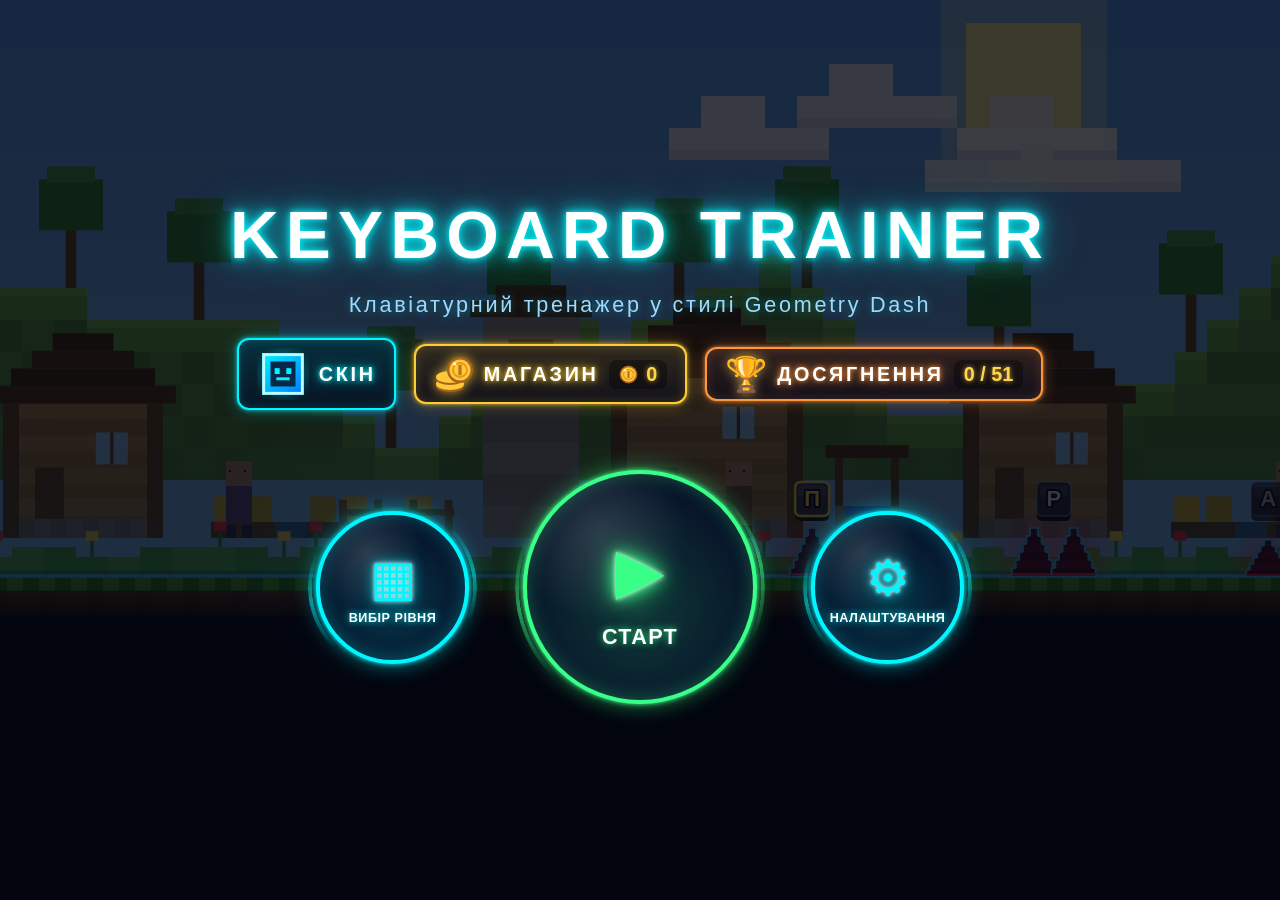
==== index.html @ 9ca851f3 "Секретні улюбленці світів: решта 16 світів - 16 улюбленців, що випадають лише із сундуків свого світ" ====
<!DOCTYPE html>
<html lang="uk">
<head>
    <meta charset="UTF-8">
    <meta name="viewport" content="width=device-width, initial-scale=1.0">
    <link rel="icon" href="data:image/svg+xml,%3Csvg xmlns='http://www.w3.org/2000/svg' viewBox='0 0 16 16'%3E%3Crect x='1' y='1' width='14' height='14' rx='2' fill='%2300f6ff'/%3E%3Crect x='3' y='3' width='10' height='10' fill='%23071a2a'/%3E%3Crect x='5' y='6' width='2' height='2' fill='%2300f6ff'/%3E%3Crect x='9' y='6' width='2' height='2' fill='%2300f6ff'/%3E%3Crect x='5' y='10' width='6' height='1' fill='%2300f6ff'/%3E%3C/svg%3E">
    <title>Keyboard Trainer — Клавіатурний тренажер</title>
    <!-- Завантажувач: читає version.json без кешу й підключає файли з міткою версії,
         щоб після оновлення гри не доводилося натискати Ctrl+F5 -->
    <style id="bootHide">body { visibility: hidden; }</style>
    <script>
        (function () {
            var MODULES = ["js/main.js", "js/ui/shop.js", "js/ui/achievements.js", "js/ui/coins.js", "js/ui/chests.js", "js/ui/pet_reveal.js", "js/engine.js", "js/engine_weapons.js", "js/engine_render.js", "js/engine_render_objects.js", "js/engine_pets.js", "js/levels.js", "js/skins.js", "js/skin_renderers.js", "js/skin_renderers_1.js", "js/skin_renderers_2.js", "js/game_constants.js", "js/track.js", "js/save.js", "js/spike_styles.js", "js/backgrounds.js", "js/backgrounds/core.js", "js/backgrounds/helpers.js", "js/backgrounds/pixel_worlds.js", "js/backgrounds/nether.js", "js/backgrounds/neon_city.js", "js/backgrounds/village_sunset_cosmodrome.js", "js/backgrounds/jungle_forest_storm.js", "js/backgrounds/crystal_dino_base_luna.js", "js/backgrounds/fabricator_twinsun_skycity_stadium.js", "js/backgrounds/treasury_dragon_castle.js", "js/backgrounds/blackhole_citadel_pirate_orbit.js", "js/backgrounds/effects.js", "js/backgrounds/story.js", "js/backgrounds/names_finish_weather.js", "js/backgrounds/pumpkin_creeper_redstone_freighter.js", "js/backgrounds/hunter_swamp_dungeon_hive.js", "js/backgrounds/desert_forge_colony_ship_obsidian.js", "js/backgrounds/hangar_bay.js", "js/backgrounds/monsters.js", "js/backgrounds/living_worlds.js", "js/backgrounds/sponge_ninja_machines.js", "js/backgrounds/kaiju_strange_leaf.js", "js/cache.js", "js/keyboard.js", "js/assets.js", "js/version.js", "js/shop.js", "js/shop_rewards.js", "js/shop_effects.js", "js/shop_accessories.js", "js/shop_chests.js", "js/shop_pets.js", "js/pets_draw.js", "js/pet_renderers.js", "js/pet_renderers_1.js", "js/pet_renderers_2.js", "js/pet_renderers_3.js", "js/pet_renderers_4.js", "js/pet_renderers_5.js", "js/pet_renderers_6.js", "js/pet_renderers_7.js", "js/pet_renderers_8.js", "js/pet_renderers_9.js", "js/pet_renderers_10.js", "js/pet_parts.js", "js/pet_gear.js", "js/shop_skins.js", "js/shop_skins_1.js", "js/shop_skins_2.js", "js/shop_skins_3.js", "js/shop_skins_4.js", "js/weapons.js", "js/weapons_held.js", "js/weapons_projectiles.js", "js/weapons_destruction.js", "js/weapons_preview.js", "js/shop_preview.js", "js/level_skins_extra.js", "js/easter_eggs.js", "js/easter_eggs_1.js", "js/easter_eggs_2.js", "js/achievements.js"];
            function start(version) {
                window.APP_VERSION = version || "";
                var tag = version ? "?v=" + encodeURIComponent(version) : "";
                var map = { imports: {} };
                MODULES.forEach(function (file) {
                    map.imports["./" + file] = "./" + file + tag;
                });
                var importMap = document.createElement("script");
                importMap.type = "importmap";
                importMap.textContent = JSON.stringify(map);
                document.head.appendChild(importMap);
                var css = document.createElement("link");
                css.rel = "stylesheet";
                css.href = "css/style.css" + tag;
                css.onload = css.onerror = function () {
                    var hide = document.getElementById("bootHide");
                    if (hide) hide.remove();
                };
                document.head.appendChild(css);

                var entry = document.createElement("script");
                entry.type = "module";
                entry.src = "js/main.js" + tag;
                document.head.appendChild(entry);
            }
            try {
                fetch("version.json?t=" + Date.now(), { cache: "no-store" })
                    .then(function (r) { return r.ok ? r.json() : {}; })
                    .then(function (d) { start(d && typeof d.version === "string" ? d.version : ""); })
                    .catch(function () { start(""); });
            } catch (err) {
                start("");
            }
        })();
    </script>
</head>
<body>
    <!-- Ігрове полотно: кубик, шипи, фони, клавіатура, смуга прогресу -->
    <canvas id="gameCanvas"></canvas>

    <!-- Екран завантаження -->
    <div id="loadingScreen" class="overlay">
        <h1 class="neon-title loading-pulse">ЗАВАНТАЖЕННЯ...</h1>
        <p class="loading-progress">Аудіо: <span id="loadingProgress">…</span></p>
    </div>

    <!-- Головне меню -->
    <div id="mainMenu" class="overlay hidden">
        <h1 class="neon-title game-title">KEYBOARD TRAINER</h1>
        <p class="subtitle">Клавіатурний тренажер у стилі Geometry Dash</p>
        <div class="menu-top-row">
            <div id="skin-selector-trigger" class="skin-trigger">
                <canvas id="active-skin-canvas" width="52" height="52" class="active-skin-canvas"></canvas>
                <span class="skin-trigger-label">СКІН</span>
            </div>
            <div id="shop-trigger" class="skin-trigger shop-trigger">
                <span class="shop-trigger-icon" aria-hidden="true"></span>
                <span class="skin-trigger-label">МАГАЗИН</span>
                <span class="shop-balance-badge"><span class="coin-ico" aria-hidden="true"></span><span id="menuCrystals">0</span></span>
            </div>
            <div id="ach-trigger" class="skin-trigger ach-trigger">
                <span class="ach-trigger-icon" aria-hidden="true">🏆</span>
                <span class="skin-trigger-label">ДОСЯГНЕННЯ</span>
                <span class="shop-balance-badge ach-badge" id="menuAchCount">0 / 0</span>
            </div>
        </div>
        <div id="retroNotice" class="retro-notice hidden" role="status"></div>
        <button id="btnMenuChests" class="chest-btn hidden" type="button">🎁 СУНДУКИ</button>
        <div class="menu-buttons">
            <button id="btnLevels" class="round-btn side-btn" type="button" aria-label="Вибір рівня">
                <span class="btn-icon">&#9638;</span>
                <span class="btn-label">ВИБІР РІВНЯ</span>
            </button>
            <button id="btnStart" class="round-btn start-btn" type="button" aria-label="Старт">
                <span class="btn-icon">&#9658;</span>
                <span class="btn-label">СТАРТ</span>
            </button>
            <button id="btnSettings" class="round-btn side-btn" type="button" aria-label="Налаштування">
                <span class="btn-icon">&#9881;</span>
                <span class="btn-label">НАЛАШТУВАННЯ</span>
            </button>
        </div>
    </div>

    <!-- Модальне вікно налаштувань -->
    <div id="settingsModal" class="overlay modal-backdrop hidden">
        <div class="modal settings-modal">
            <h2 class="neon-title">НАЛАШТУВАННЯ</h2>
            <!-- Налаштування прокручуються, а заголовок і кнопка «Закрити» лишаються на місці -->
            <div class="settings-scroll">
            <p class="modal-caption">Складність</p>
            <div class="difficulty-row">
                <button id="btnEasy" class="diff-btn" type="button">EASY</button>
                <button id="btnHard" class="diff-btn" type="button">HARD</button>
            </div>
            <p class="diff-hint" id="diffHint">EASY: вибух лише при зіткненні з шипом</p>
            <p class="modal-caption">Розмір зони стрибка</p>
            <div class="option-row">
                <button id="btnNormal" class="option-btn" type="button">NORMAL</button>
                <button id="btnLarge" class="option-btn" type="button">LARGE</button>
            </div>
            <p class="option-hint" id="hitWindowHint">NORMAL: стандартний розмір зон «ОК» та «Ідеально»</p>
            <p class="modal-caption">Швидкість</p>
            <div class="speed-row">
                <button id="btnSpeedSlow" class="speed-btn" type="button">SLOW</button>
                <button id="btnSpeedNormal" class="speed-btn" type="button">NORMAL</button>
                <button id="btnSpeedFast" class="speed-btn" type="button">FAST</button>
            </div>
            <p class="speed-hint" id="speedHint">NORMAL: стандартна швидкість</p>
            <p class="modal-caption">Рух камери</p>
            <div class="option-row">
                <button id="btnCamOn" class="option-btn" type="button">УВІМК</button>
                <button id="btnCamOff" class="option-btn" type="button">ВИМК</button>
            </div>
            <p class="option-hint" id="cameraHint">Камера стежить за стрибком, екран струшується при вибуху</p>
            <p class="option-hint weak-letters" id="weakLettersLine"></p>
            <p class="modal-caption">Прогрес</p>
            <button id="btnResetProgress" class="text-btn danger-btn" type="button">🗑 ПОЧАТИ ЗАНОВО</button>
            <p class="option-hint" id="resetHint">Стирає рівні, монети, покупки, сундуки й досягнення. Налаштування лишаються</p>
            <p class="version-line" id="versionLine"></p>
            </div>
            <button id="btnCloseSettings" class="text-btn" type="button">ЗАКРИТИ</button>
        </div>
    </div>

    <!-- Модальне вікно вибору скіна -->
    <div id="skins-modal" class="overlay modal-backdrop hidden">
        <div class="modal list-modal">
            <h2 class="neon-title">ВИБІР СКІНА</h2>
            <div class="list-modal-scroll">
                <div class="skins-grid" id="skinsGrid"></div>
            </div>
            <button id="btnCloseSkins" class="text-btn" type="button">ЗАКРИТИ</button>
        </div>
    </div>

    <!-- Магазин: шлейфи, вибухи, аксесуари за золоті монети -->
    <div id="shop-modal" class="overlay modal-backdrop hidden">
        <div class="modal list-modal shop-modal-box">
            <h2 class="neon-title">МАГАЗИН</h2>
            <p class="shop-balance"><span class="coin-ico" aria-hidden="true"></span><span id="shopBalance">0</span></p>
            <div id="shopTabs" class="league-tabs"></div>
            <div class="list-modal-scroll">
                <div id="shopGrid" class="shop-grid"></div>
            </div>
            <div id="shopLegend" class="shop-legend hidden"></div>
            <button id="btnCloseShop" class="text-btn" type="button">ЗАКРИТИ</button>
        </div>
    </div>

    <!-- Досягнення: список із прогресом і сундуками-нагородами -->
    <div id="ach-modal" class="overlay modal-backdrop hidden">
        <div class="modal list-modal ach-modal-box">
            <h2 class="neon-title">ДОСЯГНЕННЯ</h2>
            <p class="ach-summary" id="achSummary"></p>
            <div class="list-modal-scroll">
                <div id="achList"></div>
            </div>
            <button id="btnCloseAch" class="text-btn" type="button">ЗАКРИТИ</button>
        </div>
    </div>

    <!-- Відкриття сундука: сундук труситься, відчиняється й показує нагороду -->
    <div id="chest-modal" class="overlay modal-backdrop hidden">
        <div class="modal chest-modal-box">
            <h2 class="neon-title" id="chestTitle">СУНДУК</h2>
            <canvas id="chestCanvas" width="380" height="260"></canvas>
            <p class="chest-result" id="chestResult"></p>
            <div class="chest-buttons">
                <button id="btnChestOpen" class="action-btn" type="button">ВІДКРИТИ</button>
                <button id="btnChestEquip" class="action-btn hidden" type="button">ОДЯГНУТИ</button>
                <button id="btnChestNext" class="action-btn hidden" type="button">НАСТУПНИЙ СУНДУК</button>
                <button id="btnChestClose" class="action-btn secondary hidden" type="button">ЗАКРИТИ</button>
            </div>
        </div>
    </div>

    <!-- «Отримано!»: новий улюбленець вилітає в спалаху кольору рідкості -->
    <div id="pet-reveal" class="overlay modal-backdrop pet-reveal hidden">
        <div class="modal pet-reveal-box">
            <h2 class="neon-title">ОТРИМАНО!</h2>
            <canvas id="petRevealCanvas" width="380" height="260"></canvas>
            <p class="pet-reveal-name" id="petRevealName"></p>
            <p class="pet-reveal-rarity" id="petRevealRarity"></p>
            <button id="btnPetRevealClose" class="action-btn" type="button">УРА!</button>
        </div>
    </div>

    <!-- Вікно вибору рівня (поверх меню, як налаштування) -->
    <div id="levelSelect" class="overlay modal-backdrop hidden">
        <div class="modal list-modal">
            <h2 class="neon-title">ВИБІР РІВНЯ</h2>
            <div id="leagueTabs" class="league-tabs"></div>
            <div class="list-modal-scroll">
                <div id="levelGrid" class="level-grid"></div>
            </div>
            <button id="btnLevelsBack" class="text-btn" type="button">ЗАКРИТИ</button>
        </div>
    </div>

    <!-- Пропозиція використати сердечко (запасне життя); гра на паузі -->
    <div id="reviveModal" class="overlay modal-backdrop hidden">
        <div class="modal revive-box">
            <canvas id="reviveHeart" width="72" height="72"></canvas>
            <h2 class="neon-title">ДРУГЕ ЖИТТЯ?</h2>
            <p class="revive-text">Використати сердечко й продовжити рівень? У тебе: <b id="reviveCount">0</b><br>Після цього гра стане на паузу — продовжиш Пробілом</p>
            <div class="result-buttons">
                <button id="btnReviveYes" class="action-btn" type="button">ТАК · ENTER</button>
                <button id="btnReviveNo" class="action-btn secondary" type="button">НІ · ESC</button>
            </div>
        </div>
    </div>

    <!-- Екран поразки -->
    <div id="gameoverScreen" class="overlay hidden">
        <h2 class="neon-title danger-title">ВИБУХ!</h2>
        <p class="result-line">Пройдено: <span id="gameoverPct">0%</span></p>
        <p class="result-line">Очки: <span id="gameoverScore">0</span></p>
        <div id="gameoverCrystals" class="crystal-breakdown"></div>
        <div class="result-buttons">
            <button id="btnRetry" class="action-btn" type="button">СПРОБУВАТИ ЩЕ</button>
            <button id="btnGoMenu" class="action-btn secondary" type="button">ДО МЕНЮ</button>
        </div>
    </div>

    <!-- Екран перемоги -->
    <div id="victoryScreen" class="overlay hidden">
        <h2 class="neon-title victory-title">ПЕРЕМОГА! 100%</h2>
        <p class="result-line">Очки: <span id="victoryScore">0</span></p>
        <p class="result-line" id="victoryUnlock"></p>
        <div id="victoryCrystals" class="crystal-breakdown"></div>
        <button id="btnVictoryChest" class="chest-btn hidden" type="button">🎁 ВІДКРИТИ СУНДУК</button>
        <div class="result-buttons">
            <button id="btnNext" class="action-btn" type="button">НАСТУПНИЙ РІВЕНЬ</button>
            <button id="btnRetryWin" class="action-btn secondary" type="button">ЩЕ РАЗ</button>
            <button id="btnWinMenu" class="action-btn secondary" type="button">ДО МЕНЮ</button>
        </div>
    </div>

    <!-- Спливаючі плашки нових досягнень -->
    <div id="achievementToasts" class="ach-toasts" aria-live="polite"></div>
</body>
</html>
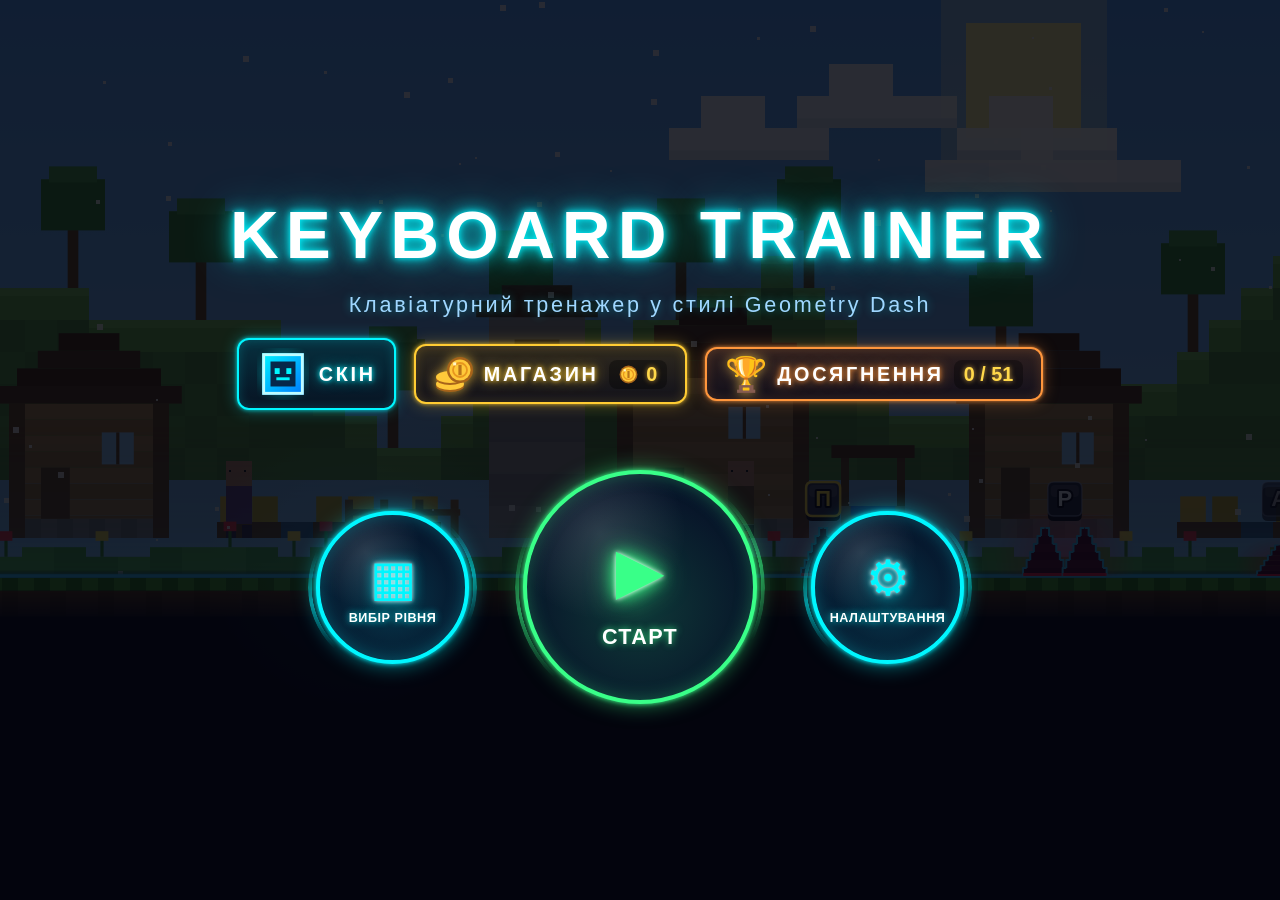
==== commit 242361dd: "Налаштування: вибір схеми пальців — класична або коса У налаштуваннях з'явився пункт «Пальці на клав" ====
--- a/index.html
+++ b/index.html
@@ -126,6 +126,13 @@
                 <button id="btnCamOff" class="option-btn" type="button">ВИМК</button>
             </div>
             <p class="option-hint" id="cameraHint">Камера стежить за стрибком, екран струшується при вибуху</p>
+            <p class="modal-caption">Пальці на клавіатурі</p>
+            <div class="option-row">
+                <button id="btnFingerClassic" class="option-btn" type="button">КЛАСИЧНА</button>
+                <button id="btnFingerDiagonal" class="option-btn" type="button">КОСА</button>
+            </div>
+            <canvas id="fingerPreview" class="finger-preview"></canvas>
+            <p class="option-hint" id="fingerHint">КЛАСИЧНА: кожен палець іде своєю колонкою</p>
             <p class="option-hint weak-letters" id="weakLettersLine"></p>
             <p class="modal-caption">Прогрес</p>
             <button id="btnResetProgress" class="text-btn danger-btn" type="button">🗑 ПОЧАТИ ЗАНОВО</button>
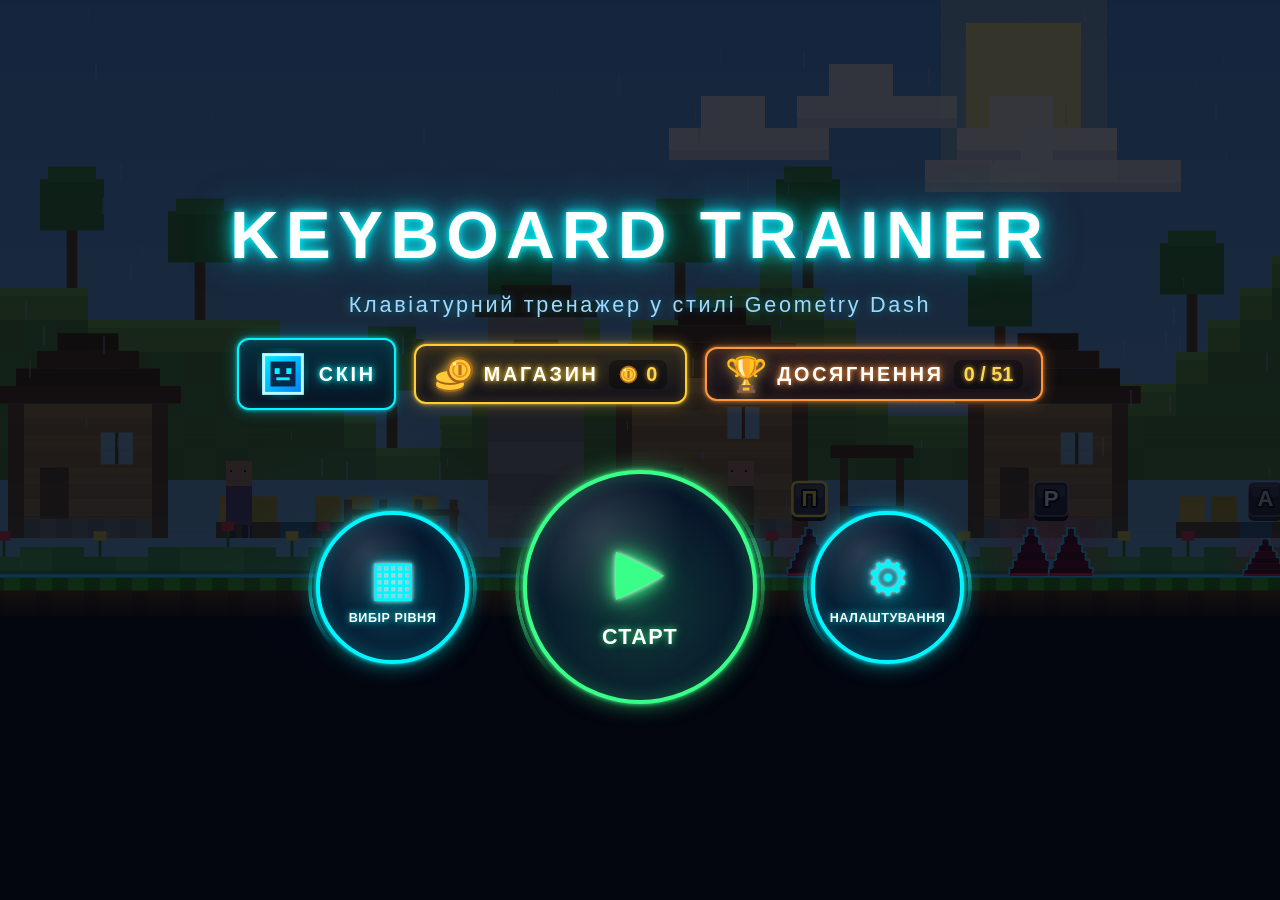
==== commit e26a408e: "Налаштування: вкладки ГРА, ВИГЛЯД і ПРОГРЕС Налаштувань стало забагато для одного списку, тому вікно" ====
--- a/index.html
+++ b/index.html
@@ -99,8 +99,15 @@
     <div id="settingsModal" class="overlay modal-backdrop hidden">
         <div class="modal settings-modal">
             <h2 class="neon-title">НАЛАШТУВАННЯ</h2>
-            <!-- Налаштування прокручуються, а заголовок і кнопка «Закрити» лишаються на місці -->
+            <!-- Вкладки налаштувань: кнопка data-tab відкриває панель з тим самим data-tab -->
+            <div id="settingsTabs" class="league-tabs settings-tabs">
+                <button class="league-tab active" type="button" data-tab="game">🎮 ГРА</button>
+                <button class="league-tab" type="button" data-tab="view">🎨 ВИГЛЯД</button>
+                <button class="league-tab" type="button" data-tab="progress">📊 ПРОГРЕС</button>
+            </div>
+            <!-- Налаштування прокручуються, а заголовок, вкладки й кнопка «Закрити» лишаються на місці -->
             <div class="settings-scroll">
+            <div class="settings-panel" data-tab="game">
             <p class="modal-caption">Складність</p>
             <div class="difficulty-row">
                 <button id="btnEasy" class="diff-btn" type="button">EASY</button>
@@ -120,24 +127,30 @@
                 <button id="btnSpeedFast" class="speed-btn" type="button">FAST</button>
             </div>
             <p class="speed-hint" id="speedHint">NORMAL: стандартна швидкість</p>
+            </div>
+            <div class="settings-panel hidden" data-tab="view">
+            <p class="modal-caption">Пальці на клавіатурі</p>
+            <div class="option-row">
+                <button id="btnFingerClassic" class="option-btn" type="button">КЛАСИЧНА</button>
+                <button id="btnFingerDiagonal" class="option-btn" type="button">КОСА</button>
+            </div>
+            <canvas id="fingerPreview" class="finger-preview"></canvas>
+            <p class="option-hint" id="fingerHint">КЛАСИЧНА: кожен палець іде своєю колонкою</p>
             <p class="modal-caption">Рух камери</p>
             <div class="option-row">
                 <button id="btnCamOn" class="option-btn" type="button">УВІМК</button>
                 <button id="btnCamOff" class="option-btn" type="button">ВИМК</button>
             </div>
             <p class="option-hint" id="cameraHint">Камера стежить за стрибком, екран струшується при вибуху</p>
-            <p class="modal-caption">Пальці на клавіатурі</p>
-            <div class="option-row">
-                <button id="btnFingerClassic" class="option-btn" type="button">КЛАСИЧНА</button>
-                <button id="btnFingerDiagonal" class="option-btn" type="button">КОСА</button>
-            </div>
-            <canvas id="fingerPreview" class="finger-preview"></canvas>
-            <p class="option-hint" id="fingerHint">КЛАСИЧНА: кожен палець іде своєю колонкою</p>
+            </div>
+            <div class="settings-panel hidden" data-tab="progress">
+            <p class="modal-caption">Статистика</p>
             <p class="option-hint weak-letters" id="weakLettersLine"></p>
-            <p class="modal-caption">Прогрес</p>
+            <p class="modal-caption">Скидання прогресу</p>
             <button id="btnResetProgress" class="text-btn danger-btn" type="button">🗑 ПОЧАТИ ЗАНОВО</button>
             <p class="option-hint" id="resetHint">Стирає рівні, монети, покупки, сундуки й досягнення. Налаштування лишаються</p>
             <p class="version-line" id="versionLine"></p>
+            </div>
             </div>
             <button id="btnCloseSettings" class="text-btn" type="button">ЗАКРИТИ</button>
         </div>
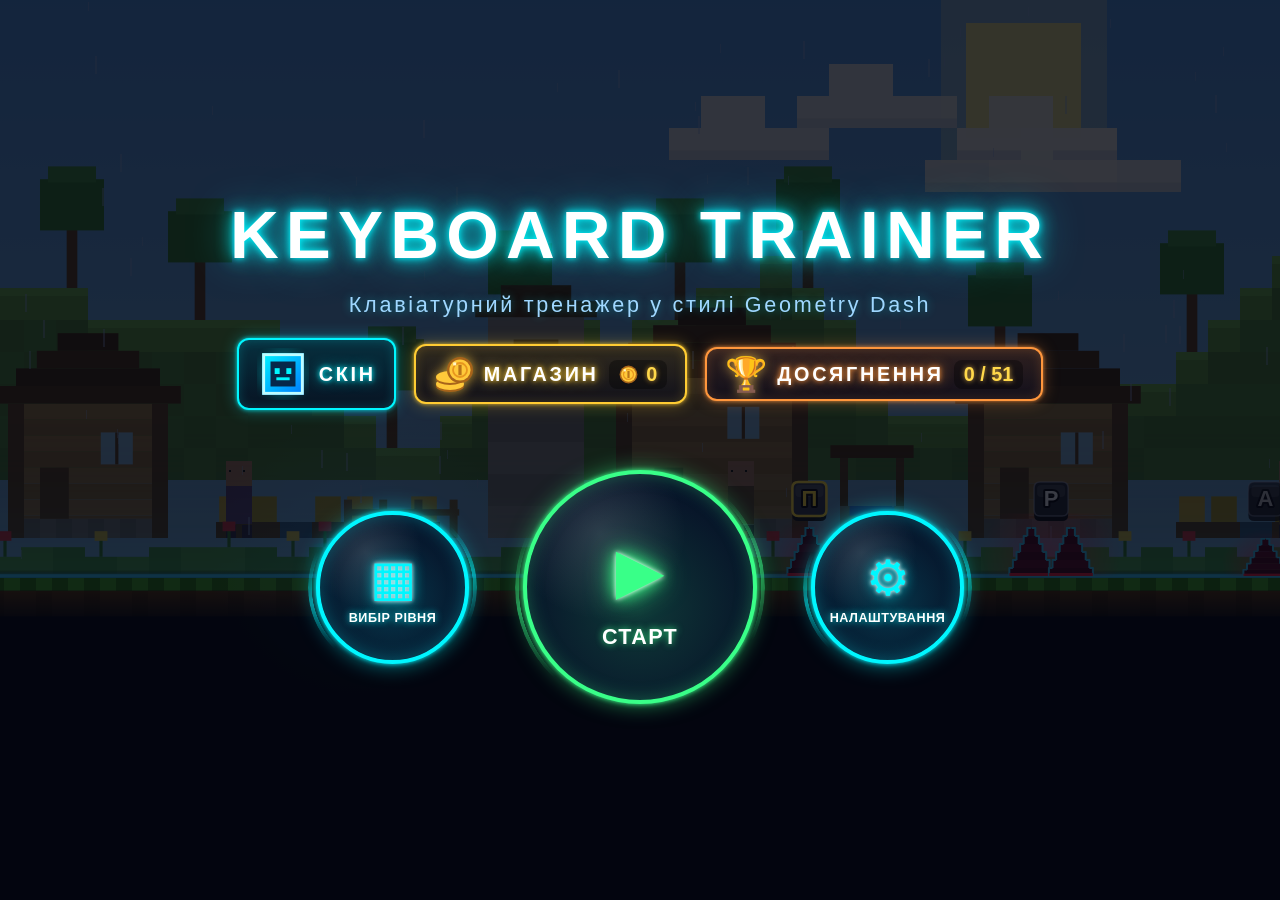
==== commit 6aeccfb2: "Рейтинг гравця: формула й блок «Мій рейтинг» у налаштуваннях Новий js/rating.js: за кожен рівень зар" ====
--- a/index.html
+++ b/index.html
@@ -10,7 +10,7 @@
     <style id="bootHide">body { visibility: hidden; }</style>
     <script>
         (function () {
-            var MODULES = ["js/main.js", "js/ui/shop.js", "js/ui/achievements.js", "js/ui/coins.js", "js/ui/chests.js", "js/ui/pet_reveal.js", "js/engine.js", "js/engine_weapons.js", "js/engine_render.js", "js/engine_render_objects.js", "js/engine_pets.js", "js/levels.js", "js/skins.js", "js/skin_renderers.js", "js/skin_renderers_1.js", "js/skin_renderers_2.js", "js/game_constants.js", "js/track.js", "js/save.js", "js/spike_styles.js", "js/backgrounds.js", "js/backgrounds/core.js", "js/backgrounds/helpers.js", "js/backgrounds/pixel_worlds.js", "js/backgrounds/nether.js", "js/backgrounds/neon_city.js", "js/backgrounds/village_sunset_cosmodrome.js", "js/backgrounds/jungle_forest_storm.js", "js/backgrounds/crystal_dino_base_luna.js", "js/backgrounds/fabricator_twinsun_skycity_stadium.js", "js/backgrounds/treasury_dragon_castle.js", "js/backgrounds/blackhole_citadel_pirate_orbit.js", "js/backgrounds/effects.js", "js/backgrounds/story.js", "js/backgrounds/names_finish_weather.js", "js/backgrounds/pumpkin_creeper_redstone_freighter.js", "js/backgrounds/hunter_swamp_dungeon_hive.js", "js/backgrounds/desert_forge_colony_ship_obsidian.js", "js/backgrounds/hangar_bay.js", "js/backgrounds/monsters.js", "js/backgrounds/living_worlds.js", "js/backgrounds/sponge_ninja_machines.js", "js/backgrounds/kaiju_strange_leaf.js", "js/cache.js", "js/keyboard.js", "js/assets.js", "js/version.js", "js/shop.js", "js/shop_rewards.js", "js/shop_effects.js", "js/shop_accessories.js", "js/shop_chests.js", "js/shop_pets.js", "js/pets_draw.js", "js/pet_renderers.js", "js/pet_renderers_1.js", "js/pet_renderers_2.js", "js/pet_renderers_3.js", "js/pet_renderers_4.js", "js/pet_renderers_5.js", "js/pet_renderers_6.js", "js/pet_renderers_7.js", "js/pet_renderers_8.js", "js/pet_renderers_9.js", "js/pet_renderers_10.js", "js/pet_parts.js", "js/pet_gear.js", "js/shop_skins.js", "js/shop_skins_1.js", "js/shop_skins_2.js", "js/shop_skins_3.js", "js/shop_skins_4.js", "js/weapons.js", "js/weapons_held.js", "js/weapons_projectiles.js", "js/weapons_destruction.js", "js/weapons_preview.js", "js/shop_preview.js", "js/level_skins_extra.js", "js/easter_eggs.js", "js/easter_eggs_1.js", "js/easter_eggs_2.js", "js/achievements.js"];
+            var MODULES = ["js/main.js", "js/ui/shop.js", "js/ui/achievements.js", "js/ui/coins.js", "js/ui/chests.js", "js/ui/pet_reveal.js", "js/engine.js", "js/engine_weapons.js", "js/engine_render.js", "js/engine_render_objects.js", "js/engine_pets.js", "js/levels.js", "js/skins.js", "js/skin_renderers.js", "js/skin_renderers_1.js", "js/skin_renderers_2.js", "js/game_constants.js", "js/track.js", "js/save.js", "js/rating.js", "js/spike_styles.js", "js/backgrounds.js", "js/backgrounds/core.js", "js/backgrounds/helpers.js", "js/backgrounds/pixel_worlds.js", "js/backgrounds/nether.js", "js/backgrounds/neon_city.js", "js/backgrounds/village_sunset_cosmodrome.js", "js/backgrounds/jungle_forest_storm.js", "js/backgrounds/crystal_dino_base_luna.js", "js/backgrounds/fabricator_twinsun_skycity_stadium.js", "js/backgrounds/treasury_dragon_castle.js", "js/backgrounds/blackhole_citadel_pirate_orbit.js", "js/backgrounds/effects.js", "js/backgrounds/story.js", "js/backgrounds/names_finish_weather.js", "js/backgrounds/pumpkin_creeper_redstone_freighter.js", "js/backgrounds/hunter_swamp_dungeon_hive.js", "js/backgrounds/desert_forge_colony_ship_obsidian.js", "js/backgrounds/hangar_bay.js", "js/backgrounds/monsters.js", "js/backgrounds/living_worlds.js", "js/backgrounds/sponge_ninja_machines.js", "js/backgrounds/kaiju_strange_leaf.js", "js/cache.js", "js/keyboard.js", "js/assets.js", "js/version.js", "js/shop.js", "js/shop_rewards.js", "js/shop_effects.js", "js/shop_accessories.js", "js/shop_chests.js", "js/shop_pets.js", "js/pets_draw.js", "js/pet_renderers.js", "js/pet_renderers_1.js", "js/pet_renderers_2.js", "js/pet_renderers_3.js", "js/pet_renderers_4.js", "js/pet_renderers_5.js", "js/pet_renderers_6.js", "js/pet_renderers_7.js", "js/pet_renderers_8.js", "js/pet_renderers_9.js", "js/pet_renderers_10.js", "js/pet_parts.js", "js/pet_gear.js", "js/shop_skins.js", "js/shop_skins_1.js", "js/shop_skins_2.js", "js/shop_skins_3.js", "js/shop_skins_4.js", "js/weapons.js", "js/weapons_held.js", "js/weapons_projectiles.js", "js/weapons_destruction.js", "js/weapons_preview.js", "js/shop_preview.js", "js/level_skins_extra.js", "js/easter_eggs.js", "js/easter_eggs_1.js", "js/easter_eggs_2.js", "js/achievements.js"];
             function start(version) {
                 window.APP_VERSION = version || "";
                 var tag = version ? "?v=" + encodeURIComponent(version) : "";
@@ -144,6 +144,9 @@
             <p class="option-hint" id="cameraHint">Камера стежить за стрибком, екран струшується при вибуху</p>
             </div>
             <div class="settings-panel hidden" data-tab="progress">
+            <p class="modal-caption">Мій рейтинг</p>
+            <div id="ratingBlock" class="rating-block"></div>
+            <p class="option-hint">Найкращий забіг на кожному рівні: складність, швидкість і точність. Монети не рахуються</p>
             <p class="modal-caption">Статистика</p>
             <p class="option-hint weak-letters" id="weakLettersLine"></p>
             <p class="modal-caption">Скидання прогресу</p>
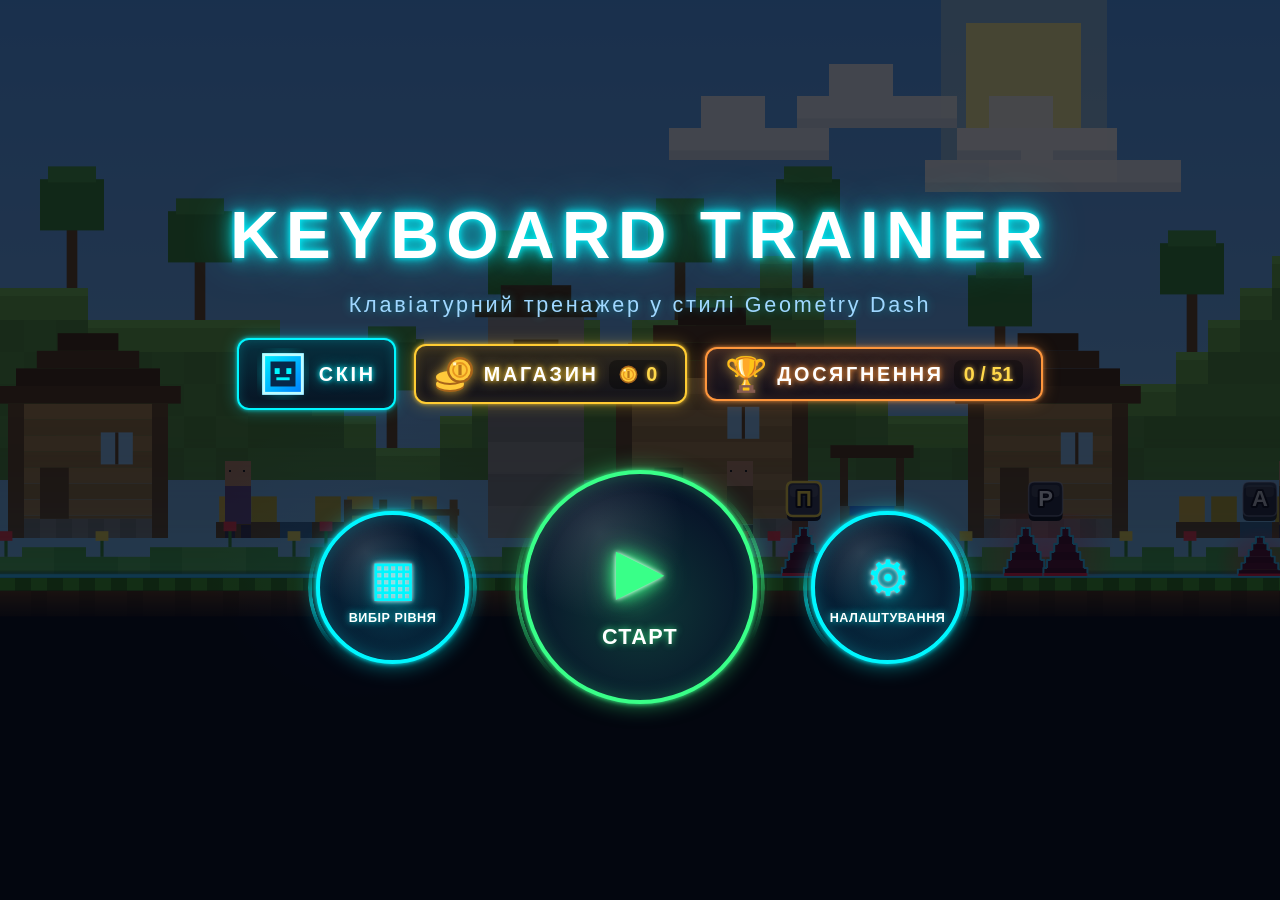
==== commit 8257961f: "Онлайн-рейтинг: анонімний вхід у Firebase і надсилання статистики Новий js/cloud.js: анонімний вхід " ====
--- a/index.html
+++ b/index.html
@@ -10,7 +10,7 @@
     <style id="bootHide">body { visibility: hidden; }</style>
     <script>
         (function () {
-            var MODULES = ["js/main.js", "js/ui/shop.js", "js/ui/achievements.js", "js/ui/coins.js", "js/ui/chests.js", "js/ui/pet_reveal.js", "js/engine.js", "js/engine_weapons.js", "js/engine_render.js", "js/engine_render_objects.js", "js/engine_pets.js", "js/levels.js", "js/skins.js", "js/skin_renderers.js", "js/skin_renderers_1.js", "js/skin_renderers_2.js", "js/game_constants.js", "js/track.js", "js/save.js", "js/rating.js", "js/spike_styles.js", "js/backgrounds.js", "js/backgrounds/core.js", "js/backgrounds/helpers.js", "js/backgrounds/pixel_worlds.js", "js/backgrounds/nether.js", "js/backgrounds/neon_city.js", "js/backgrounds/village_sunset_cosmodrome.js", "js/backgrounds/jungle_forest_storm.js", "js/backgrounds/crystal_dino_base_luna.js", "js/backgrounds/fabricator_twinsun_skycity_stadium.js", "js/backgrounds/treasury_dragon_castle.js", "js/backgrounds/blackhole_citadel_pirate_orbit.js", "js/backgrounds/effects.js", "js/backgrounds/story.js", "js/backgrounds/names_finish_weather.js", "js/backgrounds/pumpkin_creeper_redstone_freighter.js", "js/backgrounds/hunter_swamp_dungeon_hive.js", "js/backgrounds/desert_forge_colony_ship_obsidian.js", "js/backgrounds/hangar_bay.js", "js/backgrounds/monsters.js", "js/backgrounds/living_worlds.js", "js/backgrounds/sponge_ninja_machines.js", "js/backgrounds/kaiju_strange_leaf.js", "js/cache.js", "js/keyboard.js", "js/assets.js", "js/version.js", "js/shop.js", "js/shop_rewards.js", "js/shop_effects.js", "js/shop_accessories.js", "js/shop_chests.js", "js/shop_pets.js", "js/pets_draw.js", "js/pet_renderers.js", "js/pet_renderers_1.js", "js/pet_renderers_2.js", "js/pet_renderers_3.js", "js/pet_renderers_4.js", "js/pet_renderers_5.js", "js/pet_renderers_6.js", "js/pet_renderers_7.js", "js/pet_renderers_8.js", "js/pet_renderers_9.js", "js/pet_renderers_10.js", "js/pet_parts.js", "js/pet_gear.js", "js/shop_skins.js", "js/shop_skins_1.js", "js/shop_skins_2.js", "js/shop_skins_3.js", "js/shop_skins_4.js", "js/weapons.js", "js/weapons_held.js", "js/weapons_projectiles.js", "js/weapons_destruction.js", "js/weapons_preview.js", "js/shop_preview.js", "js/level_skins_extra.js", "js/easter_eggs.js", "js/easter_eggs_1.js", "js/easter_eggs_2.js", "js/achievements.js"];
+            var MODULES = ["js/main.js", "js/ui/shop.js", "js/ui/achievements.js", "js/ui/coins.js", "js/ui/chests.js", "js/ui/pet_reveal.js", "js/engine.js", "js/engine_weapons.js", "js/engine_render.js", "js/engine_render_objects.js", "js/engine_pets.js", "js/levels.js", "js/skins.js", "js/skin_renderers.js", "js/skin_renderers_1.js", "js/skin_renderers_2.js", "js/game_constants.js", "js/track.js", "js/save.js", "js/rating.js", "js/cloud.js", "js/ui/name_prompt.js", "js/spike_styles.js", "js/backgrounds.js", "js/backgrounds/core.js", "js/backgrounds/helpers.js", "js/backgrounds/pixel_worlds.js", "js/backgrounds/nether.js", "js/backgrounds/neon_city.js", "js/backgrounds/village_sunset_cosmodrome.js", "js/backgrounds/jungle_forest_storm.js", "js/backgrounds/crystal_dino_base_luna.js", "js/backgrounds/fabricator_twinsun_skycity_stadium.js", "js/backgrounds/treasury_dragon_castle.js", "js/backgrounds/blackhole_citadel_pirate_orbit.js", "js/backgrounds/effects.js", "js/backgrounds/story.js", "js/backgrounds/names_finish_weather.js", "js/backgrounds/pumpkin_creeper_redstone_freighter.js", "js/backgrounds/hunter_swamp_dungeon_hive.js", "js/backgrounds/desert_forge_colony_ship_obsidian.js", "js/backgrounds/hangar_bay.js", "js/backgrounds/monsters.js", "js/backgrounds/living_worlds.js", "js/backgrounds/sponge_ninja_machines.js", "js/backgrounds/kaiju_strange_leaf.js", "js/cache.js", "js/keyboard.js", "js/assets.js", "js/version.js", "js/shop.js", "js/shop_rewards.js", "js/shop_effects.js", "js/shop_accessories.js", "js/shop_chests.js", "js/shop_pets.js", "js/pets_draw.js", "js/pet_renderers.js", "js/pet_renderers_1.js", "js/pet_renderers_2.js", "js/pet_renderers_3.js", "js/pet_renderers_4.js", "js/pet_renderers_5.js", "js/pet_renderers_6.js", "js/pet_renderers_7.js", "js/pet_renderers_8.js", "js/pet_renderers_9.js", "js/pet_renderers_10.js", "js/pet_parts.js", "js/pet_gear.js", "js/shop_skins.js", "js/shop_skins_1.js", "js/shop_skins_2.js", "js/shop_skins_3.js", "js/shop_skins_4.js", "js/weapons.js", "js/weapons_held.js", "js/weapons_projectiles.js", "js/weapons_destruction.js", "js/weapons_preview.js", "js/shop_preview.js", "js/level_skins_extra.js", "js/easter_eggs.js", "js/easter_eggs_1.js", "js/easter_eggs_2.js", "js/achievements.js"];
             function start(version) {
                 window.APP_VERSION = version || "";
                 var tag = version ? "?v=" + encodeURIComponent(version) : "";
@@ -147,6 +147,12 @@
             <p class="modal-caption">Мій рейтинг</p>
             <div id="ratingBlock" class="rating-block"></div>
             <p class="option-hint">Найкращий забіг на кожному рівні: складність, швидкість і точність. Монети не рахуються</p>
+            <p class="modal-caption">Ім'я в рейтингу</p>
+            <div class="option-row">
+                <span class="player-name" id="playerNameLine"></span>
+                <button id="btnChangeName" class="text-btn" type="button">ЗМІНИТИ</button>
+            </div>
+            <p class="option-hint" id="syncStatusLine"></p>
             <p class="modal-caption">Статистика</p>
             <p class="option-hint weak-letters" id="weakLettersLine"></p>
             <p class="modal-caption">Скидання прогресу</p>
@@ -222,6 +228,20 @@
         </div>
     </div>
 
+    <!-- «Як тебе звати?» — ім'я для загального рейтингу -->
+    <div id="nameModal" class="overlay modal-backdrop name-modal hidden">
+        <div class="modal name-box">
+            <h2 class="neon-title">ЯК ТЕБЕ ЗВАТИ?</h2>
+            <p class="name-text">Ім'я побачать інші гравці в загальному рейтингу</p>
+            <input id="nameInput" class="name-input" type="text" autocomplete="off" spellcheck="false" placeholder="Твоє ім'я">
+            <p class="name-error" id="nameError"></p>
+            <div class="result-buttons">
+                <button id="btnNameOk" class="action-btn" type="button">ГОТОВО · ENTER</button>
+                <button id="btnNameLater" class="action-btn secondary" type="button">ПІЗНІШЕ · ESC</button>
+            </div>
+        </div>
+    </div>
+
     <!-- Вікно вибору рівня (поверх меню, як налаштування) -->
     <div id="levelSelect" class="overlay modal-backdrop hidden">
         <div class="modal list-modal">
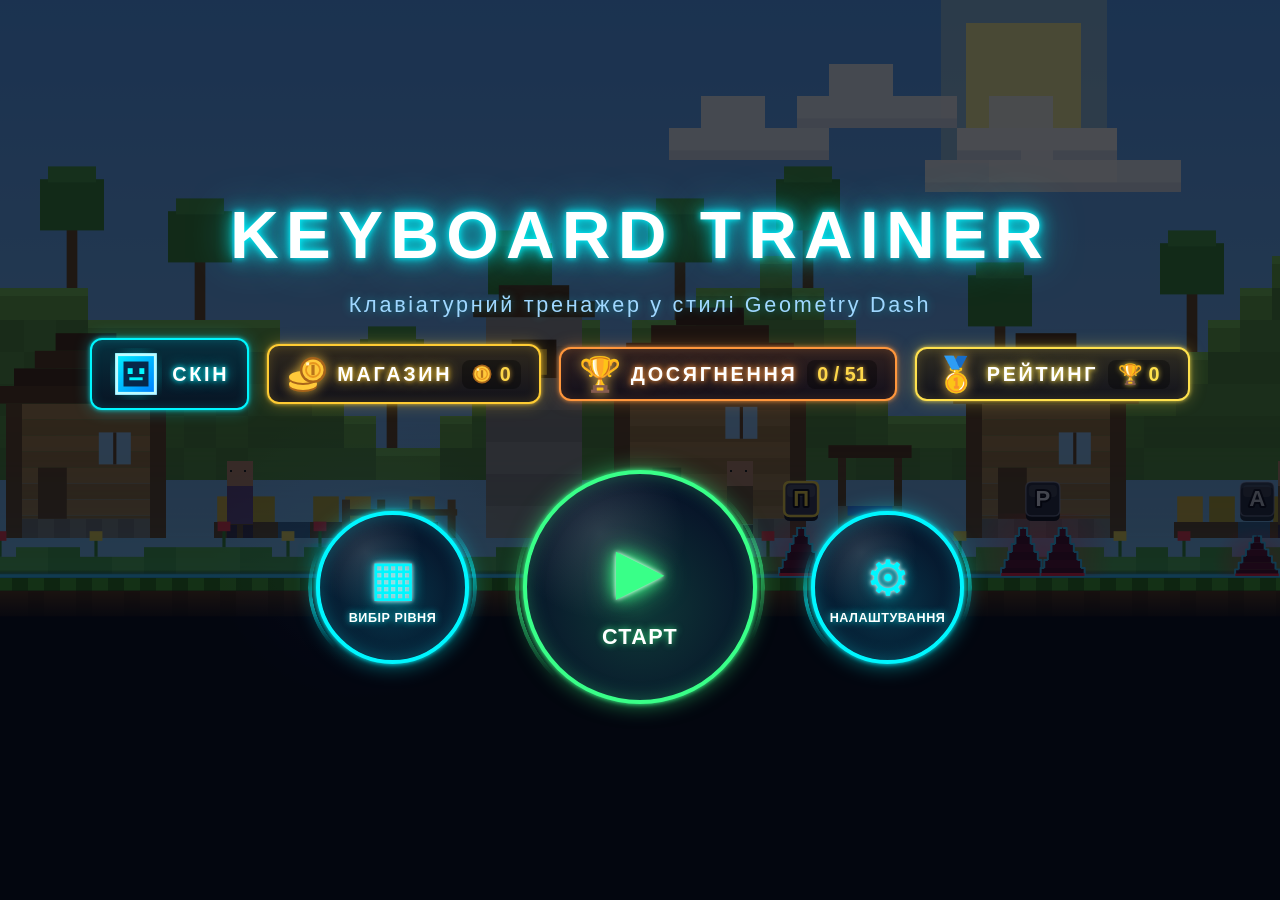
==== commit 831f84e1: "Вікно «Рейтинг»: загальна таблиця гравців Кнопка «РЕЙТИНГ» у меню (з власним рейтингом) відкриває та" ====
--- a/index.html
+++ b/index.html
@@ -10,7 +10,7 @@
     <style id="bootHide">body { visibility: hidden; }</style>
     <script>
         (function () {
-            var MODULES = ["js/main.js", "js/ui/shop.js", "js/ui/achievements.js", "js/ui/coins.js", "js/ui/chests.js", "js/ui/pet_reveal.js", "js/engine.js", "js/engine_weapons.js", "js/engine_render.js", "js/engine_render_objects.js", "js/engine_pets.js", "js/levels.js", "js/skins.js", "js/skin_renderers.js", "js/skin_renderers_1.js", "js/skin_renderers_2.js", "js/game_constants.js", "js/track.js", "js/save.js", "js/rating.js", "js/cloud.js", "js/ui/name_prompt.js", "js/spike_styles.js", "js/backgrounds.js", "js/backgrounds/core.js", "js/backgrounds/helpers.js", "js/backgrounds/pixel_worlds.js", "js/backgrounds/nether.js", "js/backgrounds/neon_city.js", "js/backgrounds/village_sunset_cosmodrome.js", "js/backgrounds/jungle_forest_storm.js", "js/backgrounds/crystal_dino_base_luna.js", "js/backgrounds/fabricator_twinsun_skycity_stadium.js", "js/backgrounds/treasury_dragon_castle.js", "js/backgrounds/blackhole_citadel_pirate_orbit.js", "js/backgrounds/effects.js", "js/backgrounds/story.js", "js/backgrounds/names_finish_weather.js", "js/backgrounds/pumpkin_creeper_redstone_freighter.js", "js/backgrounds/hunter_swamp_dungeon_hive.js", "js/backgrounds/desert_forge_colony_ship_obsidian.js", "js/backgrounds/hangar_bay.js", "js/backgrounds/monsters.js", "js/backgrounds/living_worlds.js", "js/backgrounds/sponge_ninja_machines.js", "js/backgrounds/kaiju_strange_leaf.js", "js/cache.js", "js/keyboard.js", "js/assets.js", "js/version.js", "js/shop.js", "js/shop_rewards.js", "js/shop_effects.js", "js/shop_accessories.js", "js/shop_chests.js", "js/shop_pets.js", "js/pets_draw.js", "js/pet_renderers.js", "js/pet_renderers_1.js", "js/pet_renderers_2.js", "js/pet_renderers_3.js", "js/pet_renderers_4.js", "js/pet_renderers_5.js", "js/pet_renderers_6.js", "js/pet_renderers_7.js", "js/pet_renderers_8.js", "js/pet_renderers_9.js", "js/pet_renderers_10.js", "js/pet_parts.js", "js/pet_gear.js", "js/shop_skins.js", "js/shop_skins_1.js", "js/shop_skins_2.js", "js/shop_skins_3.js", "js/shop_skins_4.js", "js/weapons.js", "js/weapons_held.js", "js/weapons_projectiles.js", "js/weapons_destruction.js", "js/weapons_preview.js", "js/shop_preview.js", "js/level_skins_extra.js", "js/easter_eggs.js", "js/easter_eggs_1.js", "js/easter_eggs_2.js", "js/achievements.js"];
+            var MODULES = ["js/main.js", "js/ui/shop.js", "js/ui/achievements.js", "js/ui/coins.js", "js/ui/chests.js", "js/ui/pet_reveal.js", "js/engine.js", "js/engine_weapons.js", "js/engine_render.js", "js/engine_render_objects.js", "js/engine_pets.js", "js/levels.js", "js/skins.js", "js/skin_renderers.js", "js/skin_renderers_1.js", "js/skin_renderers_2.js", "js/game_constants.js", "js/track.js", "js/save.js", "js/rating.js", "js/cloud.js", "js/ui/name_prompt.js", "js/ui/leaderboard.js", "js/spike_styles.js", "js/backgrounds.js", "js/backgrounds/core.js", "js/backgrounds/helpers.js", "js/backgrounds/pixel_worlds.js", "js/backgrounds/nether.js", "js/backgrounds/neon_city.js", "js/backgrounds/village_sunset_cosmodrome.js", "js/backgrounds/jungle_forest_storm.js", "js/backgrounds/crystal_dino_base_luna.js", "js/backgrounds/fabricator_twinsun_skycity_stadium.js", "js/backgrounds/treasury_dragon_castle.js", "js/backgrounds/blackhole_citadel_pirate_orbit.js", "js/backgrounds/effects.js", "js/backgrounds/story.js", "js/backgrounds/names_finish_weather.js", "js/backgrounds/pumpkin_creeper_redstone_freighter.js", "js/backgrounds/hunter_swamp_dungeon_hive.js", "js/backgrounds/desert_forge_colony_ship_obsidian.js", "js/backgrounds/hangar_bay.js", "js/backgrounds/monsters.js", "js/backgrounds/living_worlds.js", "js/backgrounds/sponge_ninja_machines.js", "js/backgrounds/kaiju_strange_leaf.js", "js/cache.js", "js/keyboard.js", "js/assets.js", "js/version.js", "js/shop.js", "js/shop_rewards.js", "js/shop_effects.js", "js/shop_accessories.js", "js/shop_chests.js", "js/shop_pets.js", "js/pets_draw.js", "js/pet_renderers.js", "js/pet_renderers_1.js", "js/pet_renderers_2.js", "js/pet_renderers_3.js", "js/pet_renderers_4.js", "js/pet_renderers_5.js", "js/pet_renderers_6.js", "js/pet_renderers_7.js", "js/pet_renderers_8.js", "js/pet_renderers_9.js", "js/pet_renderers_10.js", "js/pet_parts.js", "js/pet_gear.js", "js/shop_skins.js", "js/shop_skins_1.js", "js/shop_skins_2.js", "js/shop_skins_3.js", "js/shop_skins_4.js", "js/weapons.js", "js/weapons_held.js", "js/weapons_projectiles.js", "js/weapons_destruction.js", "js/weapons_preview.js", "js/shop_preview.js", "js/level_skins_extra.js", "js/easter_eggs.js", "js/easter_eggs_1.js", "js/easter_eggs_2.js", "js/achievements.js"];
             function start(version) {
                 window.APP_VERSION = version || "";
                 var tag = version ? "?v=" + encodeURIComponent(version) : "";
@@ -76,6 +76,11 @@
                 <span class="skin-trigger-label">ДОСЯГНЕННЯ</span>
                 <span class="shop-balance-badge ach-badge" id="menuAchCount">0 / 0</span>
             </div>
+            <div id="lb-trigger" class="skin-trigger lb-trigger">
+                <span class="ach-trigger-icon" aria-hidden="true">🥇</span>
+                <span class="skin-trigger-label">РЕЙТИНГ</span>
+                <span class="shop-balance-badge lb-badge" id="menuRating">🏆 0</span>
+            </div>
         </div>
         <div id="retroNotice" class="retro-notice hidden" role="status"></div>
         <button id="btnMenuChests" class="chest-btn hidden" type="button">🎁 СУНДУКИ</button>
@@ -202,6 +207,22 @@
         </div>
     </div>
 
+    <!-- Загальний рейтинг гравців (Firebase) -->
+    <div id="lb-modal" class="overlay modal-backdrop hidden">
+        <div class="modal list-modal lb-modal-box">
+            <h2 class="neon-title">РЕЙТИНГ</h2>
+            <p class="ach-summary" id="lbSummary"></p>
+            <div class="list-modal-scroll">
+                <div id="lbList" class="lb-list"></div>
+            </div>
+            <p class="option-hint">Рахується найкращий забіг на кожному рівні: складність, швидкість і точність. Монети не рахуються</p>
+            <div class="result-buttons">
+                <button id="btnRefreshLb" class="text-btn" type="button">ОНОВИТИ</button>
+                <button id="btnCloseLb" class="text-btn" type="button">ЗАКРИТИ</button>
+            </div>
+        </div>
+    </div>
+
     <!-- Відкриття сундука: сундук труситься, відчиняється й показує нагороду -->
     <div id="chest-modal" class="overlay modal-backdrop hidden">
         <div class="modal chest-modal-box">
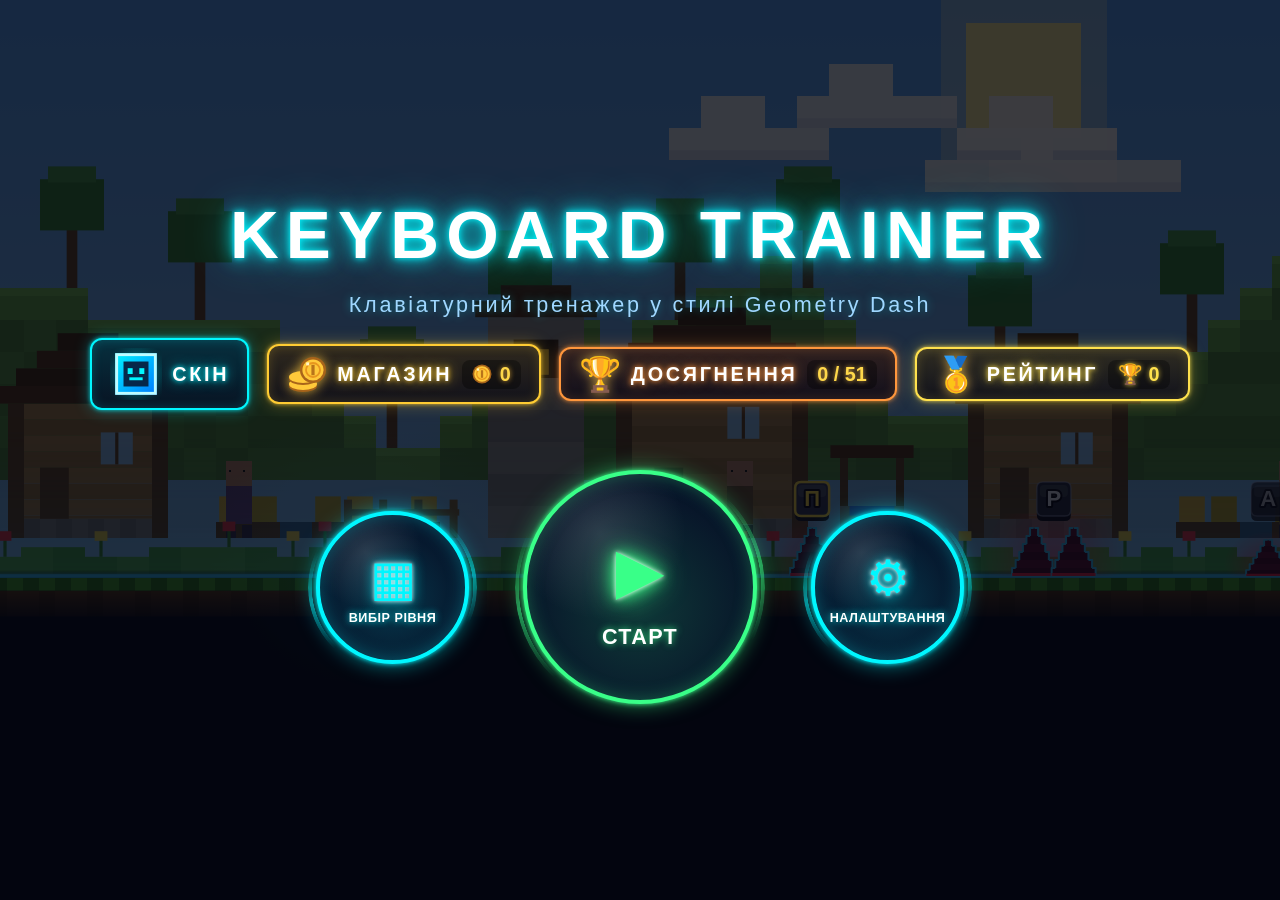
==== commit 8d0a770e: "Вибір рівня: вікно постійної висоти Висота вікна залежала від кількості рівнів у лізі, тож при перем" ====
--- a/index.html
+++ b/index.html
@@ -265,7 +265,7 @@
 
     <!-- Вікно вибору рівня (поверх меню, як налаштування) -->
     <div id="levelSelect" class="overlay modal-backdrop hidden">
-        <div class="modal list-modal">
+        <div class="modal list-modal level-modal-box">
             <h2 class="neon-title">ВИБІР РІВНЯ</h2>
             <div id="leagueTabs" class="league-tabs"></div>
             <div class="list-modal-scroll">
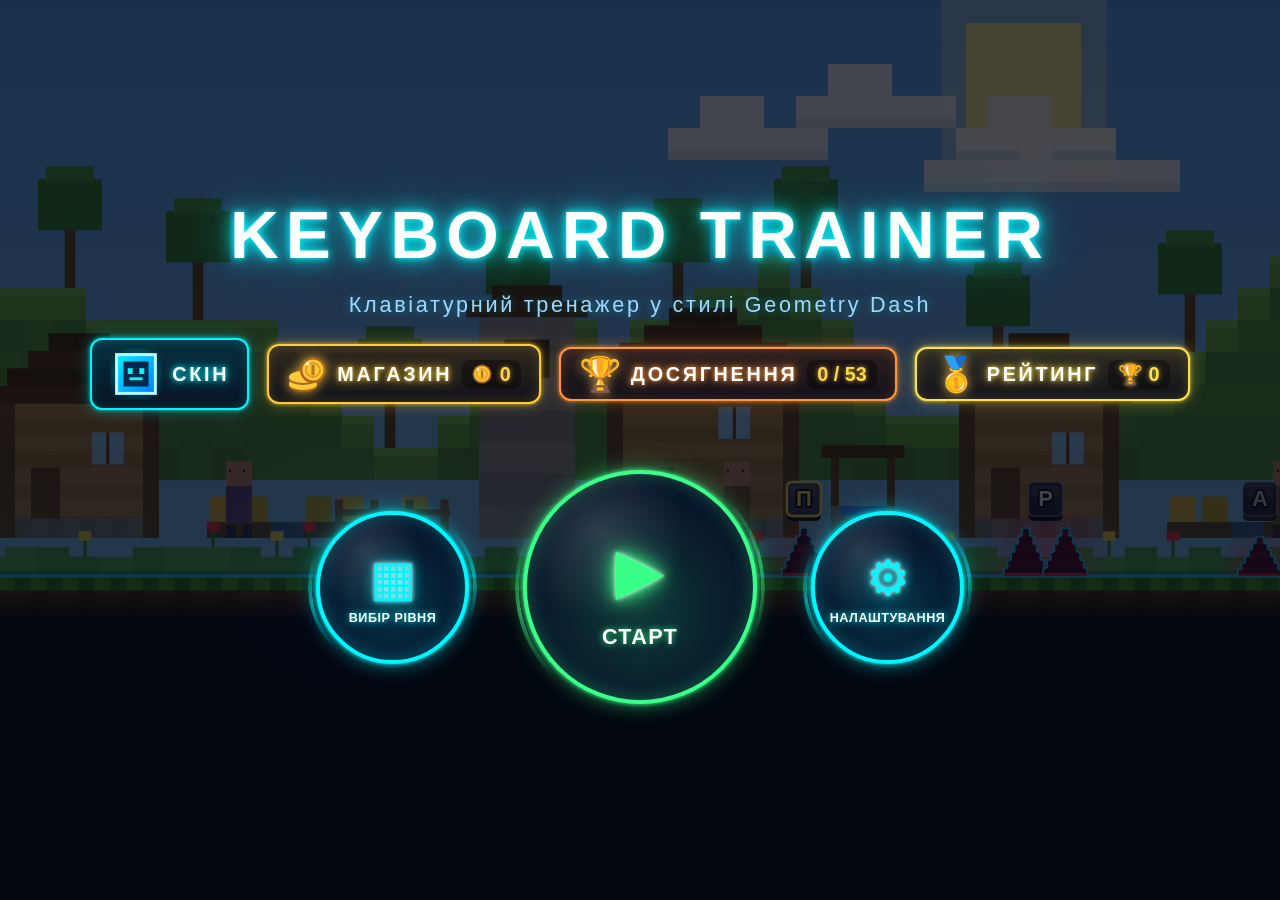
==== commit a42ed269: "Сундукова зброя: 12 видів, що випадають лише із сундуків, і власні звуки - По 4 зброї на сундук: 🪵 т" ====
--- a/index.html
+++ b/index.html
@@ -10,7 +10,7 @@
     <style id="bootHide">body { visibility: hidden; }</style>
     <script>
         (function () {
-            var MODULES = ["js/main.js", "js/ui/shop.js", "js/ui/achievements.js", "js/ui/coins.js", "js/ui/chests.js", "js/ui/pet_reveal.js", "js/engine.js", "js/engine_weapons.js", "js/engine_render.js", "js/engine_render_objects.js", "js/engine_pets.js", "js/levels.js", "js/skins.js", "js/skin_renderers.js", "js/skin_renderers_1.js", "js/skin_renderers_2.js", "js/game_constants.js", "js/track.js", "js/save.js", "js/rating.js", "js/cloud.js", "js/ui/name_prompt.js", "js/ui/leaderboard.js", "js/spike_styles.js", "js/backgrounds.js", "js/backgrounds/core.js", "js/backgrounds/helpers.js", "js/backgrounds/pixel_worlds.js", "js/backgrounds/nether.js", "js/backgrounds/neon_city.js", "js/backgrounds/village_sunset_cosmodrome.js", "js/backgrounds/jungle_forest_storm.js", "js/backgrounds/crystal_dino_base_luna.js", "js/backgrounds/fabricator_twinsun_skycity_stadium.js", "js/backgrounds/treasury_dragon_castle.js", "js/backgrounds/blackhole_citadel_pirate_orbit.js", "js/backgrounds/effects.js", "js/backgrounds/story.js", "js/backgrounds/names_finish_weather.js", "js/backgrounds/pumpkin_creeper_redstone_freighter.js", "js/backgrounds/hunter_swamp_dungeon_hive.js", "js/backgrounds/desert_forge_colony_ship_obsidian.js", "js/backgrounds/hangar_bay.js", "js/backgrounds/monsters.js", "js/backgrounds/living_worlds.js", "js/backgrounds/sponge_ninja_machines.js", "js/backgrounds/kaiju_strange_leaf.js", "js/cache.js", "js/keyboard.js", "js/assets.js", "js/version.js", "js/shop.js", "js/shop_rewards.js", "js/shop_effects.js", "js/shop_accessories.js", "js/shop_chests.js", "js/shop_pets.js", "js/pets_draw.js", "js/pet_renderers.js", "js/pet_renderers_1.js", "js/pet_renderers_2.js", "js/pet_renderers_3.js", "js/pet_renderers_4.js", "js/pet_renderers_5.js", "js/pet_renderers_6.js", "js/pet_renderers_7.js", "js/pet_renderers_8.js", "js/pet_renderers_9.js", "js/pet_renderers_10.js", "js/pet_parts.js", "js/pet_gear.js", "js/shop_skins.js", "js/shop_skins_1.js", "js/shop_skins_2.js", "js/shop_skins_3.js", "js/shop_skins_4.js", "js/weapons.js", "js/weapons_held.js", "js/weapons_projectiles.js", "js/weapons_destruction.js", "js/weapons_preview.js", "js/shop_preview.js", "js/level_skins_extra.js", "js/easter_eggs.js", "js/easter_eggs_1.js", "js/easter_eggs_2.js", "js/achievements.js"];
+            var MODULES = ["js/main.js", "js/ui/shop.js", "js/ui/achievements.js", "js/ui/coins.js", "js/ui/chests.js", "js/ui/pet_reveal.js", "js/engine.js", "js/engine_weapons.js", "js/engine_render.js", "js/engine_render_objects.js", "js/engine_pets.js", "js/levels.js", "js/skins.js", "js/skin_renderers.js", "js/skin_renderers_1.js", "js/skin_renderers_2.js", "js/game_constants.js", "js/track.js", "js/save.js", "js/rating.js", "js/cloud.js", "js/ui/name_prompt.js", "js/ui/leaderboard.js", "js/spike_styles.js", "js/backgrounds.js", "js/backgrounds/core.js", "js/backgrounds/helpers.js", "js/backgrounds/pixel_worlds.js", "js/backgrounds/nether.js", "js/backgrounds/neon_city.js", "js/backgrounds/village_sunset_cosmodrome.js", "js/backgrounds/jungle_forest_storm.js", "js/backgrounds/crystal_dino_base_luna.js", "js/backgrounds/fabricator_twinsun_skycity_stadium.js", "js/backgrounds/treasury_dragon_castle.js", "js/backgrounds/blackhole_citadel_pirate_orbit.js", "js/backgrounds/effects.js", "js/backgrounds/story.js", "js/backgrounds/names_finish_weather.js", "js/backgrounds/pumpkin_creeper_redstone_freighter.js", "js/backgrounds/hunter_swamp_dungeon_hive.js", "js/backgrounds/desert_forge_colony_ship_obsidian.js", "js/backgrounds/hangar_bay.js", "js/backgrounds/monsters.js", "js/backgrounds/living_worlds.js", "js/backgrounds/sponge_ninja_machines.js", "js/backgrounds/kaiju_strange_leaf.js", "js/cache.js", "js/keyboard.js", "js/assets.js", "js/version.js", "js/shop.js", "js/shop_rewards.js", "js/shop_effects.js", "js/shop_accessories.js", "js/shop_chests.js", "js/shop_pets.js", "js/pets_draw.js", "js/pet_renderers.js", "js/pet_renderers_1.js", "js/pet_renderers_2.js", "js/pet_renderers_3.js", "js/pet_renderers_4.js", "js/pet_renderers_5.js", "js/pet_renderers_6.js", "js/pet_renderers_7.js", "js/pet_renderers_8.js", "js/pet_renderers_9.js", "js/pet_renderers_10.js", "js/pet_parts.js", "js/pet_gear.js", "js/shop_skins.js", "js/shop_skins_1.js", "js/shop_skins_2.js", "js/shop_skins_3.js", "js/shop_skins_4.js", "js/weapons.js", "js/weapons_held.js", "js/weapons_projectiles.js", "js/weapons_destruction.js", "js/weapons_preview.js", "js/weapons_chest.js", "js/weapons_chest_fx.js", "js/shop_preview.js", "js/level_skins_extra.js", "js/easter_eggs.js", "js/easter_eggs_1.js", "js/easter_eggs_2.js", "js/achievements.js"];
             function start(version) {
                 window.APP_VERSION = version || "";
                 var tag = version ? "?v=" + encodeURIComponent(version) : "";
